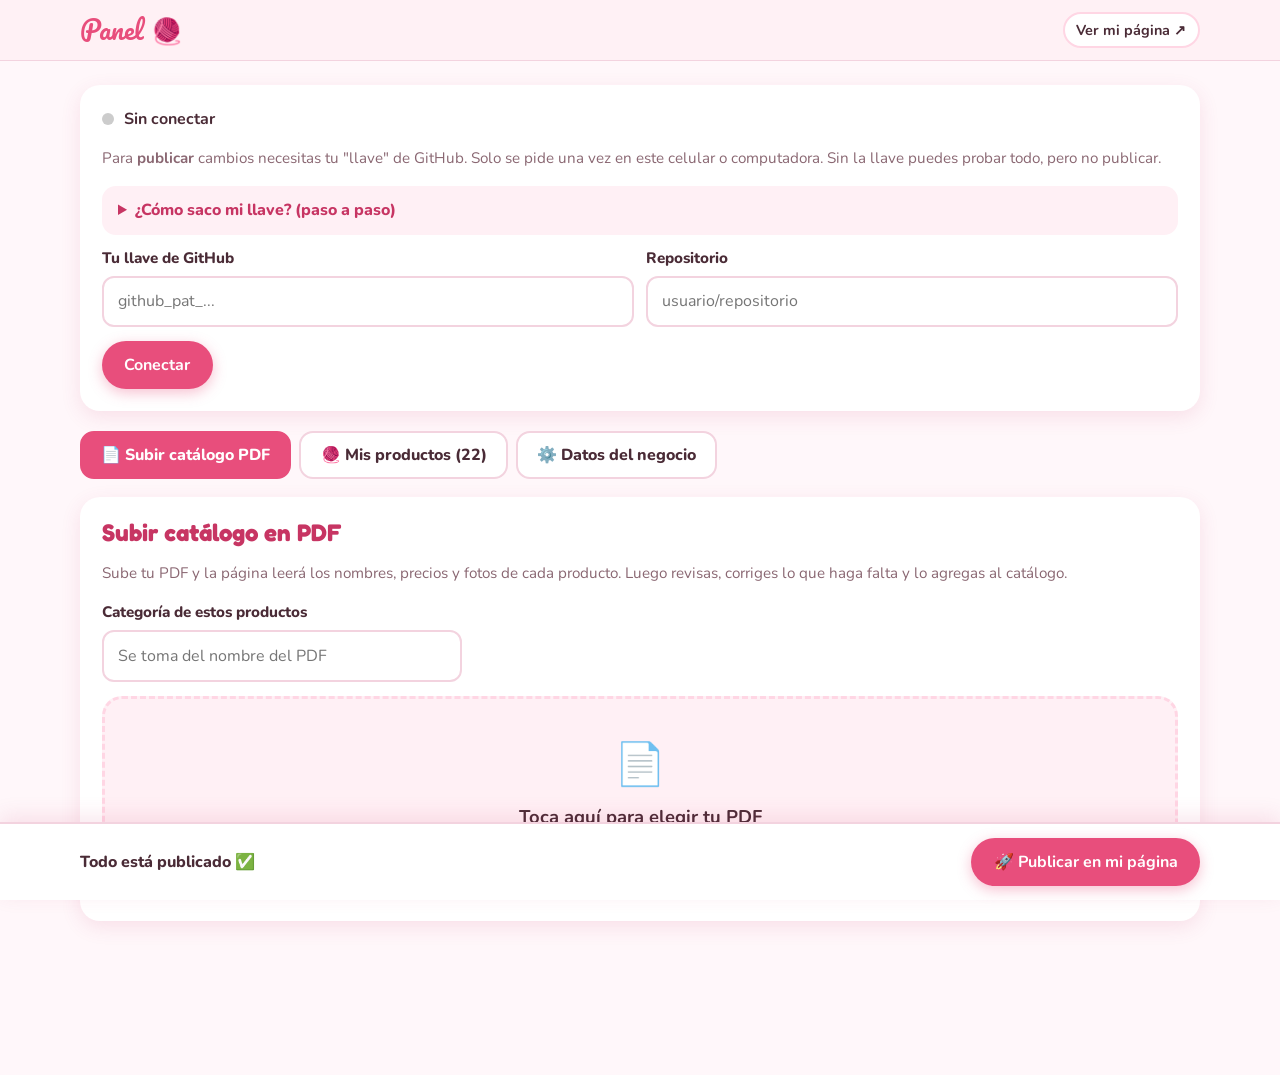
==== admin.html @ cd026a22 "Crear la página de Lizzy Store con catálogo y panel de administración Co-Authored-By: Claude Opus 5." ====
<!doctype html>
<html lang="es">
<head>
  <meta charset="utf-8">
  <meta name="viewport" content="width=device-width, initial-scale=1">
  <meta name="robots" content="noindex, nofollow">
  <title>Panel de administración</title>
  <link rel="icon" href="data:image/svg+xml,<svg xmlns='http://www.w3.org/2000/svg' viewBox='0 0 100 100'><text y='.9em' font-size='90'>🧶</text></svg>">
  <link rel="preconnect" href="https://fonts.googleapis.com">
  <link rel="preconnect" href="https://fonts.gstatic.com" crossorigin>
  <link href="https://fonts.googleapis.com/css2?family=Fredoka:wght@500;600&family=Nunito:wght@400;700;800&family=Pacifico&display=swap" rel="stylesheet">
  <link rel="stylesheet" href="css/styles.css">
  <link rel="stylesheet" href="css/admin.css">
</head>
<body class="admin">
  <header class="cabecera">
    <div class="contenedor">
      <span class="logo">Panel 🧶</span>
      <nav class="menu"><a href="./" target="_blank" class="btn btn-borde btn-chico">Ver mi página ↗</a></nav>
    </div>
  </header>

  <main class="contenedor">
    <!-- Conexión con GitHub -->
    <section class="caja" id="cajaConexion">
      <div class="estado-conexion">
        <span class="punto" id="puntoConexion"></span>
        <strong id="textoConexion">Sin conectar</strong>
        <span style="flex:1"></span>
        <button class="btn btn-borde btn-chico oculto" id="btnDesconectar">Cerrar sesión</button>
      </div>
      <div id="formConexion">
        <p class="ayuda">Para <b>publicar</b> cambios necesitas tu "llave" de GitHub. Solo se pide una vez en este celular o computadora. Sin la llave puedes probar todo, pero no publicar.</p>
        <details class="pasos-token">
          <summary>¿Cómo saco mi llave? (paso a paso)</summary>
          <ol>
            <li>Abre <a href="https://github.com/settings/personal-access-tokens/new" target="_blank" rel="noopener">este enlace</a> (con tu cuenta de GitHub abierta).</li>
            <li>En <b>Token name</b> escribe: <code>Panel tienda</code></li>
            <li>En <b>Expiration</b> elige la fecha más lejana que te deje (o "No expiration").</li>
            <li>En <b>Repository access</b> marca <b>Only select repositories</b> y elige <code id="nombreRepoAyuda">tu repositorio</code>.</li>
            <li>En <b>Permissions</b> → <b>Repository permissions</b> → busca <b>Contents</b> y cámbialo a <b>Read and write</b>.</li>
            <li>Baja y toca <b>Generate token</b>. Copia el código largo que empieza con <code>github_pat_</code> y pégalo aquí abajo.</li>
          </ol>
          <p class="ayuda">🔒 No compartas esa llave con nadie. Se guarda solo en este dispositivo.</p>
        </details>
        <div class="fila">
          <div class="campo">
            <label for="inToken">Tu llave de GitHub</label>
            <input id="inToken" type="password" placeholder="github_pat_..." autocomplete="off">
          </div>
          <div class="campo">
            <label for="inRepo">Repositorio</label>
            <input id="inRepo" placeholder="usuario/repositorio">
          </div>
        </div>
        <button class="btn btn-rosa" id="btnConectar">Conectar</button>
      </div>
    </section>

    <div class="pestanas" role="tablist">
      <button class="pestana activa" data-pestana="pdf">📄 Subir catálogo PDF</button>
      <button class="pestana" data-pestana="productos">🧶 Mis productos <span id="numProductos"></span></button>
      <button class="pestana" data-pestana="ajustes">⚙️ Datos del negocio</button>
    </div>

    <!-- Pestaña PDF -->
    <section class="caja" data-panel="pdf">
      <h2>Subir catálogo en PDF</h2>
      <p class="ayuda">Sube tu PDF y la página leerá los nombres, precios y fotos de cada producto. Luego revisas, corriges lo que haga falta y lo agregas al catálogo.</p>
      <div class="campo" style="max-width:360px">
        <label for="inCategoriaPdf">Categoría de estos productos</label>
        <input id="inCategoriaPdf" list="listaCategorias" placeholder="Se toma del nombre del PDF">
      </div>
      <label class="zona-pdf" id="zonaPdf">
        <input type="file" id="inPdf" accept="application/pdf" hidden>
        <div class="icono">📄</div>
        <strong>Toca aquí para elegir tu PDF</strong>
        <span class="ayuda">o arrástralo a este cuadro</span>
      </label>
      <div class="progreso oculto" id="progreso">
        <p id="textoProgreso" style="font-weight:800;margin:0 0 6px">Preparando…</p>
        <div class="barra"><div id="barraProgreso"></div></div>
      </div>
    </section>

    <section class="caja oculto" data-panel="pdf" id="cajaBorradores">
      <h2>Revisa antes de agregar</h2>
      <p class="ayuda">Marca los productos que quieres agregar. Puedes cambiar el nombre, el precio y el recorte de la foto. Si dejas el precio vacío saldrá "Precio a consultar".</p>
      <div class="lista-edicion" id="listaBorradores"></div>
      <div class="acciones">
        <button class="btn btn-rosa" id="btnAgregarBorradores">Agregar al catálogo</button>
        <button class="btn btn-borde" id="btnDescartarBorradores">Descartar</button>
      </div>
    </section>

    <!-- Pestaña productos -->
    <section class="caja oculto" data-panel="productos">
      <h2>Mis productos</h2>
      <p class="ayuda">Aquí cambias nombres, precios y fotos. Desmarca "Visible" para esconder un producto sin borrarlo. Al terminar toca <b>Publicar</b> abajo.</p>
      <div class="acciones" style="margin:0 0 16px">
        <button class="btn btn-borde btn-chico" id="btnNuevoProducto">+ Agregar producto a mano</button>
      </div>
      <div class="lista-edicion" id="listaProductos"></div>
    </section>

    <!-- Pestaña ajustes -->
    <section class="caja oculto" data-panel="ajustes">
      <h2>Datos del negocio</h2>
      <div class="fila">
        <div class="campo"><label for="cfNombre">Nombre del negocio</label><input id="cfNombre" data-cf="nombre"></div>
        <div class="campo"><label for="cfEslogan">Frase corta</label><input id="cfEslogan" data-cf="eslogan"></div>
      </div>
      <div class="campo"><label for="cfDescripcion">Descripción (sale en la portada)</label><textarea id="cfDescripcion" rows="3" data-cf="descripcion"></textarea></div>
      <div class="fila">
        <div class="campo"><label for="cfWhatsapp">WhatsApp (con código de país, solo números)</label><input id="cfWhatsapp" data-cf="whatsapp" inputmode="numeric" placeholder="50360070579"></div>
        <div class="campo"><label for="cfInstagram">Usuario de Instagram (sin @)</label><input id="cfInstagram" data-cf="instagram"></div>
      </div>
      <div class="campo"><label for="cfPedidos">Texto de pedidos personalizados</label><textarea id="cfPedidos" rows="3" data-cf="textoPedidos"></textarea></div>
      <div class="campo"><label for="cfCategorias">Orden de las categorías (separadas por coma)</label><input id="cfCategorias" data-cf="categorias"></div>
    </section>
  </main>

  <datalist id="listaCategorias"></datalist>

  <div class="barra-publicar">
    <div class="contenedor">
      <span class="texto" id="textoCambios">Todo está publicado ✅</span>
      <button class="btn btn-rosa" id="btnPublicar" disabled>🚀 Publicar en mi página</button>
    </div>
  </div>

  <!-- Ventana para recortar foto -->
  <div class="modal oculto" id="modalRecorte">
    <div class="modal-caja">
      <h3>✂️ Elige la foto</h3>
      <p class="ayuda" style="margin:0">Arrastra con el dedo o el mouse sobre la foto del producto.</p>
      <div class="area-recorte"><canvas id="lienzoRecorte"></canvas></div>
      <div class="botones">
        <button class="btn btn-borde btn-chico" id="recorteCancelar">Cancelar</button>
        <button class="btn btn-borde btn-chico" id="recorteTodo">Usar toda la página</button>
        <button class="btn btn-rosa btn-chico" id="recorteOk">Usar este recorte</button>
      </div>
    </div>
  </div>

  <script src="vendor/tesseract/tesseract.min.js"></script>
  <script type="module" src="js/admin.js"></script>
</body>
</html>
---- css/styles.css ----
/* ===== Colores del negocio (cámbialos aquí si quieres otro tono) ===== */
:root {
  --rosa: #e84e7c;
  --rosa-oscuro: #c73563;
  --rosa-suave: #ffd6e4;
  --rosa-claro: #fff0f5;
  --crema: #fdf7f1;
  --verde: #5f8a4a;
  --naranja: #ec7a2e;
  --texto: #4a2b36;
  --texto-suave: #8a6772;
  --blanco: #ffffff;
  --borde: #f3d3df;
  --sombra: 0 6px 20px rgba(200, 60, 110, 0.12);
  --radio: 18px;
  --whatsapp: #25d366;
}

* { box-sizing: border-box; }
html { scroll-behavior: smooth; }
body {
  margin: 0;
  font-family: "Nunito", system-ui, -apple-system, "Segoe UI", sans-serif;
  color: var(--texto);
  background: var(--crema);
  line-height: 1.55;
  -webkit-font-smoothing: antialiased;
}
img { max-width: 100%; display: block; }
a { color: var(--rosa-oscuro); }
h1, h2, h3 { font-family: "Fredoka", "Nunito", sans-serif; line-height: 1.15; margin: 0 0 .4em; }
.contenedor { width: min(1120px, 100% - 32px); margin-inline: auto; }
.oculto { display: none !important; }

/* ===== Botones ===== */
.btn {
  display: inline-flex; align-items: center; justify-content: center; gap: .5em;
  border: 0; border-radius: 999px; cursor: pointer;
  font: 700 1rem "Nunito", sans-serif; padding: .8em 1.4em; text-decoration: none;
  transition: transform .15s, box-shadow .15s, background .15s;
}
.btn:hover { transform: translateY(-1px); }
.btn:active { transform: translateY(0); }
.btn-rosa { background: var(--rosa); color: #fff; box-shadow: 0 4px 14px rgba(232, 78, 124, .35); }
.btn-rosa:hover { background: var(--rosa-oscuro); }
.btn-wa { background: var(--whatsapp); color: #fff; box-shadow: 0 4px 14px rgba(37, 211, 102, .3); }
.btn-wa:hover { background: #1ebe5a; }
.btn-borde { background: #fff; color: var(--rosa-oscuro); border: 2px solid var(--rosa-suave); }
.btn-borde:hover { border-color: var(--rosa); }
.btn-chico { padding: .5em 1em; font-size: .9rem; }
.btn svg { width: 1.2em; height: 1.2em; flex: none; }

/* ===== Encabezado ===== */
.cabecera {
  position: sticky; top: 0; z-index: 20;
  background: rgba(255, 240, 245, .92); backdrop-filter: blur(8px);
  border-bottom: 1px solid var(--borde);
}
.cabecera .contenedor { display: flex; align-items: center; justify-content: space-between; gap: 12px; height: 64px; }
.logo { font-family: "Pacifico", cursive; font-size: 1.6rem; color: var(--rosa); text-decoration: none; white-space: nowrap; }
.menu { display: flex; gap: 6px; align-items: center; }
.menu a { text-decoration: none; color: var(--texto); font-weight: 700; padding: .45em .8em; border-radius: 999px; }
.menu a:hover { background: var(--rosa-suave); }
.btn-bolsa { position: relative; background: #fff; border: 2px solid var(--rosa-suave); color: var(--rosa-oscuro); }
.contador {
  position: absolute; top: -6px; right: -6px; min-width: 22px; height: 22px; padding: 0 6px;
  border-radius: 999px; background: var(--rosa); color: #fff; font-size: .75rem; display: grid; place-items: center;
}
@media (max-width: 720px) {
  .menu a.enlace-menu { display: none; }
  .logo { font-size: 1.35rem; }
}

/* ===== Portada ===== */
.portada {
  background:
    radial-gradient(circle at 10% 20%, rgba(255,255,255,.7) 0 60px, transparent 61px),
    radial-gradient(circle at 90% 80%, rgba(255,255,255,.5) 0 90px, transparent 91px),
    linear-gradient(160deg, #ffd6e4 0%, #ffc2d6 100%);
  padding: 56px 0 64px;
  overflow: hidden;
}
.portada .contenedor { display: grid; grid-template-columns: 1.1fr .9fr; gap: 32px; align-items: center; }
.portada h1 { font-family: "Pacifico", cursive; font-weight: 400; font-size: clamp(2.4rem, 6vw, 4rem); color: var(--rosa); margin-bottom: .15em; }
.portada .eslogan { font-family: "Fredoka", sans-serif; font-size: clamp(1.2rem, 2.6vw, 1.6rem); margin: 0 0 .6em; }
.portada p { font-size: 1.08rem; max-width: 36em; }
.acciones { display: flex; flex-wrap: wrap; gap: 12px; margin-top: 20px; }
.collage { position: relative; height: 340px; }
.collage img {
  position: absolute; width: 58%; aspect-ratio: 4/5; object-fit: cover;
  border: 10px solid #fff; border-radius: 8px; box-shadow: var(--sombra);
}
.collage img:nth-child(1) { left: 0; top: 10px; transform: rotate(-6deg); }
.collage img:nth-child(2) { right: 0; top: 0; transform: rotate(5deg); }
.collage img:nth-child(3) { left: 22%; bottom: -10px; width: 50%; transform: rotate(-1deg); }
@media (max-width: 820px) {
  .portada .contenedor { grid-template-columns: 1fr; }
  .collage { height: 280px; max-width: 420px; width: 100%; margin: 0 auto; }
}

/* ===== Secciones ===== */
.seccion { padding: 56px 0; }
.titulo-seccion { text-align: center; margin-bottom: 28px; }
.titulo-seccion h2 { font-size: clamp(1.8rem, 4vw, 2.4rem); color: var(--rosa-oscuro); }
.titulo-seccion p { color: var(--texto-suave); margin: 0; }

/* Filtros */
.filtros { display: flex; flex-wrap: wrap; gap: 10px; justify-content: center; margin-bottom: 14px; }
.chip {
  border: 2px solid var(--borde); background: #fff; color: var(--texto);
  font: 700 .95rem "Nunito", sans-serif; padding: .5em 1.1em; border-radius: 999px; cursor: pointer;
}
.chip.activo { background: var(--rosa); border-color: var(--rosa); color: #fff; }
.buscador { display: flex; justify-content: center; margin-bottom: 28px; }
.buscador input {
  width: min(420px, 100%); padding: .75em 1.1em; border-radius: 999px;
  border: 2px solid var(--borde); font: inherit; background: #fff; outline: none;
}
.buscador input:focus { border-color: var(--rosa); }

/* Tarjetas de producto */
.grilla { display: grid; grid-template-columns: repeat(auto-fill, minmax(230px, 1fr)); gap: 22px; }
.tarjeta {
  background: #fff; border-radius: var(--radio); overflow: hidden; box-shadow: var(--sombra);
  display: flex; flex-direction: column; transition: transform .2s;
}
.tarjeta:hover { transform: translateY(-3px); }
.tarjeta .foto { aspect-ratio: 4/5; background: var(--rosa-claro); cursor: zoom-in; position: relative; }
.tarjeta .foto img { width: 100%; height: 100%; object-fit: cover; }
.etiqueta-cat {
  position: absolute; left: 10px; top: 10px; background: rgba(255,255,255,.92); color: var(--rosa-oscuro);
  font-size: .75rem; font-weight: 800; padding: .25em .7em; border-radius: 999px;
}
.tarjeta .info { padding: 14px 16px 16px; display: flex; flex-direction: column; gap: 6px; flex: 1; }
.tarjeta h3 { font-size: 1.12rem; margin: 0; }
.tarjeta .nota { color: var(--texto-suave); font-size: .88rem; margin: 0; }
.precio { font-family: "Fredoka", sans-serif; font-size: 1.35rem; font-weight: 600; color: var(--rosa); }
.precio.consultar { font-size: 1rem; color: var(--texto-suave); font-family: "Nunito", sans-serif; font-weight: 700; }
.tarjeta .botones { display: flex; gap: 8px; margin-top: auto; padding-top: 8px; }
.tarjeta .botones .btn { flex: 1; padding: .65em .6em; font-size: .9rem; }
@media (max-width: 560px) {
  .grilla { grid-template-columns: repeat(2, minmax(0, 1fr)); gap: 12px; }
  .tarjeta .info { padding: 10px 10px 12px; }
  .tarjeta h3 { font-size: .98rem; }
  .tarjeta .nota { font-size: .8rem; }
  .tarjeta .botones { flex-direction: column; gap: 6px; }
  .etiqueta-cat { display: none; }
}
.vacio { text-align: center; color: var(--texto-suave); padding: 30px; grid-column: 1 / -1; }

/* Pedidos personalizados */
.personalizado { background: linear-gradient(160deg, #fff0f5, #ffe3ec); }
.caja-form {
  background: #fff; border-radius: 24px; box-shadow: var(--sombra); padding: 28px;
  display: grid; grid-template-columns: .9fr 1.1fr; gap: 28px; align-items: start;
}
.caja-form ul { padding-left: 1.2em; margin: .6em 0 0; }
.caja-form li { margin-bottom: .4em; }
@media (max-width: 820px) { .caja-form { grid-template-columns: 1fr; padding: 20px; } }
.campo { display: flex; flex-direction: column; gap: 6px; margin-bottom: 14px; }
.campo label { font-weight: 800; font-size: .95rem; }
.campo input, .campo textarea, .campo select {
  font: inherit; padding: .7em .9em; border-radius: 12px; border: 2px solid var(--borde);
  background: #fff; color: var(--texto); outline: none; width: 100%;
}
.campo input:focus, .campo textarea:focus, .campo select:focus { border-color: var(--rosa); }
.fila { display: grid; grid-template-columns: 1fr 1fr; gap: 12px; }
@media (max-width: 520px) { .fila { grid-template-columns: 1fr; } }

/* Cómo pedir */
.pasos { display: grid; grid-template-columns: repeat(auto-fit, minmax(200px, 1fr)); gap: 18px; }
.paso { background: #fff; border-radius: var(--radio); padding: 22px; box-shadow: var(--sombra); text-align: center; }
.paso .num {
  width: 46px; height: 46px; border-radius: 50%; background: var(--rosa-suave); color: var(--rosa-oscuro);
  display: grid; place-items: center; margin: 0 auto 10px; font: 700 1.3rem "Fredoka", sans-serif;
}
.paso p { margin: 0; color: var(--texto-suave); }

/* Pie */
.pie { background: var(--texto); color: #fbe7ee; padding: 36px 0 90px; text-align: center; }
.pie .logo { color: #ffb3cb; }
.pie a { color: #ffd6e4; }
.redes { display: flex; justify-content: center; gap: 12px; margin: 14px 0; flex-wrap: wrap; }
.pie small { opacity: .7; }

/* Botón flotante de WhatsApp */
.wa-flotante {
  position: fixed; right: 18px; bottom: 18px; z-index: 30; width: 60px; height: 60px; border-radius: 50%;
  background: var(--whatsapp); color: #fff; display: grid; place-items: center;
  box-shadow: 0 6px 20px rgba(0,0,0,.25);
}
.wa-flotante svg { width: 32px; height: 32px; }

/* Panel de la bolsa (pedido) */
.fondo-oscuro { position: fixed; inset: 0; background: rgba(60, 20, 35, .45); z-index: 40; }
.panel-bolsa {
  position: fixed; top: 0; right: 0; bottom: 0; width: min(420px, 100%); background: #fff; z-index: 41;
  display: flex; flex-direction: column; box-shadow: -10px 0 30px rgba(0,0,0,.15);
}
.panel-bolsa header { display: flex; justify-content: space-between; align-items: center; padding: 16px 18px; border-bottom: 1px solid var(--borde); }
.panel-bolsa header h3 { margin: 0; }
.cerrar { background: none; border: 0; font-size: 1.8rem; cursor: pointer; color: var(--texto-suave); line-height: 1; }
.lista-bolsa { flex: 1; overflow: auto; padding: 12px 18px; }
.item-bolsa { display: grid; grid-template-columns: 64px 1fr auto; gap: 12px; align-items: center; padding: 10px 0; border-bottom: 1px dashed var(--borde); }
.item-bolsa img { width: 64px; height: 64px; object-fit: cover; border-radius: 10px; }
.item-bolsa .nombre { font-weight: 800; }
.cantidad { display: flex; align-items: center; gap: 6px; }
.cantidad button { width: 28px; height: 28px; border-radius: 50%; border: 2px solid var(--borde); background: #fff; cursor: pointer; font-weight: 800; color: var(--rosa-oscuro); }
.panel-bolsa footer { padding: 16px 18px; border-top: 1px solid var(--borde); display: flex; flex-direction: column; gap: 10px; }
.total { display: flex; justify-content: space-between; font-weight: 800; font-size: 1.1rem; }

/* Visor de foto */
.visor { position: fixed; inset: 0; z-index: 50; background: rgba(30, 10, 18, .85); display: grid; place-items: center; padding: 16px; }
.visor img { max-height: 90vh; max-width: 100%; border-radius: 12px; }
.visor .cerrar { position: absolute; top: 12px; right: 16px; color: #fff; }

/* Aviso pequeño */
.aviso {
  position: fixed; left: 50%; top: 76px; transform: translateX(-50%); z-index: 60;
  background: var(--texto); color: #fff; padding: .7em 1.2em; border-radius: 999px; font-weight: 700;
  box-shadow: 0 6px 20px rgba(0,0,0,.25); max-width: calc(100% - 32px); text-align: center;
}
---- css/admin.css ----
/* Estilos del panel de administración (usa los colores de styles.css) */
body.admin { background: #fff7fa; padding-bottom: 110px; }
.admin .cabecera .contenedor { height: 60px; }
.admin main { padding: 24px 0; }
.caja { background: #fff; border-radius: 20px; box-shadow: var(--sombra); padding: 22px; margin-bottom: 20px; }
.caja h2 { color: var(--rosa-oscuro); font-size: 1.5rem; }
.ayuda { color: var(--texto-suave); font-size: .95rem; }
details.pasos-token { background: var(--rosa-claro); border-radius: 14px; padding: 12px 16px; margin: 12px 0; }
details.pasos-token summary { cursor: pointer; font-weight: 800; color: var(--rosa-oscuro); }
details.pasos-token ol { margin: 10px 0 0; padding-left: 1.3em; }
details.pasos-token li { margin-bottom: 6px; }
code { background: var(--rosa-claro); padding: .1em .4em; border-radius: 6px; font-size: .92em; word-break: break-all; }
.estado-conexion { display: flex; align-items: center; gap: 10px; flex-wrap: wrap; }
.punto { width: 12px; height: 12px; border-radius: 50%; background: #ccc; }
.punto.ok { background: var(--whatsapp); }

/* Pestañas */
.pestanas { display: flex; gap: 8px; flex-wrap: wrap; margin-bottom: 18px; }
.pestana {
  border: 2px solid var(--borde); background: #fff; color: var(--texto); cursor: pointer;
  font: 800 1rem "Nunito", sans-serif; padding: .7em 1.2em; border-radius: 14px;
}
.pestana.activa { background: var(--rosa); color: #fff; border-color: var(--rosa); }

/* Zona para soltar PDF */
.zona-pdf {
  display: block; border: 3px dashed var(--rosa-suave); border-radius: 20px; padding: 34px 18px; text-align: center;
  background: var(--rosa-claro); cursor: pointer; transition: background .15s, border-color .15s;
}
.zona-pdf:hover, .zona-pdf.encima { background: #ffe3ec; border-color: var(--rosa); }
.zona-pdf .icono { font-size: 2.6rem; }
.zona-pdf strong { display: block; font-size: 1.15rem; margin: 6px 0; }
.progreso { margin-top: 14px; }
.barra { height: 10px; background: var(--rosa-claro); border-radius: 99px; overflow: hidden; }
.barra div { height: 100%; width: 0; background: var(--rosa); transition: width .3s; }

/* Tarjetas de edición */
.lista-edicion { display: grid; gap: 14px; }
.editable {
  display: grid; grid-template-columns: 130px 1fr; gap: 16px; background: #fff; border-radius: 16px;
  border: 2px solid var(--borde); padding: 14px; position: relative;
}
.editable.apagado { opacity: .55; }
.editable.nuevo { border-color: var(--rosa); box-shadow: 0 0 0 4px var(--rosa-suave); }
.editable .miniatura {
  width: 130px; aspect-ratio: 4/5; border-radius: 12px; overflow: hidden; background: var(--rosa-claro);
  display: grid; place-items: center; color: var(--texto-suave); font-size: .85rem; text-align: center;
}
.editable .miniatura img, .editable .miniatura canvas { width: 100%; height: 100%; object-fit: cover; }
.editable .lado-foto { display: flex; flex-direction: column; gap: 6px; }
.editable .lado-foto .btn { width: 100%; }
.editable .campos { display: grid; grid-template-columns: 2fr 1fr; gap: 0 12px; }
.editable .campos .ancho { grid-column: 1 / -1; }
.editable .campo { margin-bottom: 10px; }
.editable .campo label { font-size: .85rem; }
.editable .campo input, .editable .campo textarea, .editable .campo select { padding: .55em .75em; }
.editable .herramientas { grid-column: 1 / -1; display: flex; gap: 8px; flex-wrap: wrap; align-items: center; border-top: 1px dashed var(--borde); padding-top: 10px; }
.editable .herramientas .espacio { flex: 1; }
.interruptor { display: inline-flex; align-items: center; gap: 8px; font-weight: 800; cursor: pointer; user-select: none; }
.interruptor input { width: 20px; height: 20px; accent-color: var(--rosa); }
.pista { font-size: .8rem; color: var(--naranja); font-weight: 700; }
.pagina-pdf { font-size: .8rem; color: var(--texto-suave); font-weight: 700; }
@media (max-width: 640px) {
  .editable { grid-template-columns: 1fr; }
  .editable .lado-foto { flex-direction: row; align-items: center; }
  .editable .miniatura { width: 96px; flex: none; }
  .editable .campos { grid-template-columns: 1fr; }
}

/* Barra de publicar */
.barra-publicar {
  position: fixed; left: 0; right: 0; bottom: 0; z-index: 30; background: #fff; border-top: 2px solid var(--borde);
  box-shadow: 0 -6px 20px rgba(200, 60, 110, .12);
}
.barra-publicar .contenedor { display: flex; align-items: center; justify-content: space-between; gap: 12px; padding: 14px 0; flex-wrap: wrap; }
.barra-publicar .texto { font-weight: 800; }

/* Ventana de recorte */
.modal { position: fixed; inset: 0; z-index: 50; background: rgba(40, 15, 25, .7); display: grid; place-items: center; padding: 12px; }
.modal-caja { background: #fff; border-radius: 20px; padding: 16px; width: min(760px, 100%); max-height: 96vh; display: flex; flex-direction: column; gap: 10px; }
.modal-caja h3 { margin: 0; }
.area-recorte { position: relative; overflow: auto; flex: 1; display: grid; place-items: center; background: #f6eef1; border-radius: 12px; touch-action: none; }
.area-recorte canvas { max-width: 100%; max-height: 66vh; cursor: crosshair; touch-action: none; }
.modal-caja .botones { display: flex; gap: 8px; flex-wrap: wrap; justify-content: flex-end; }
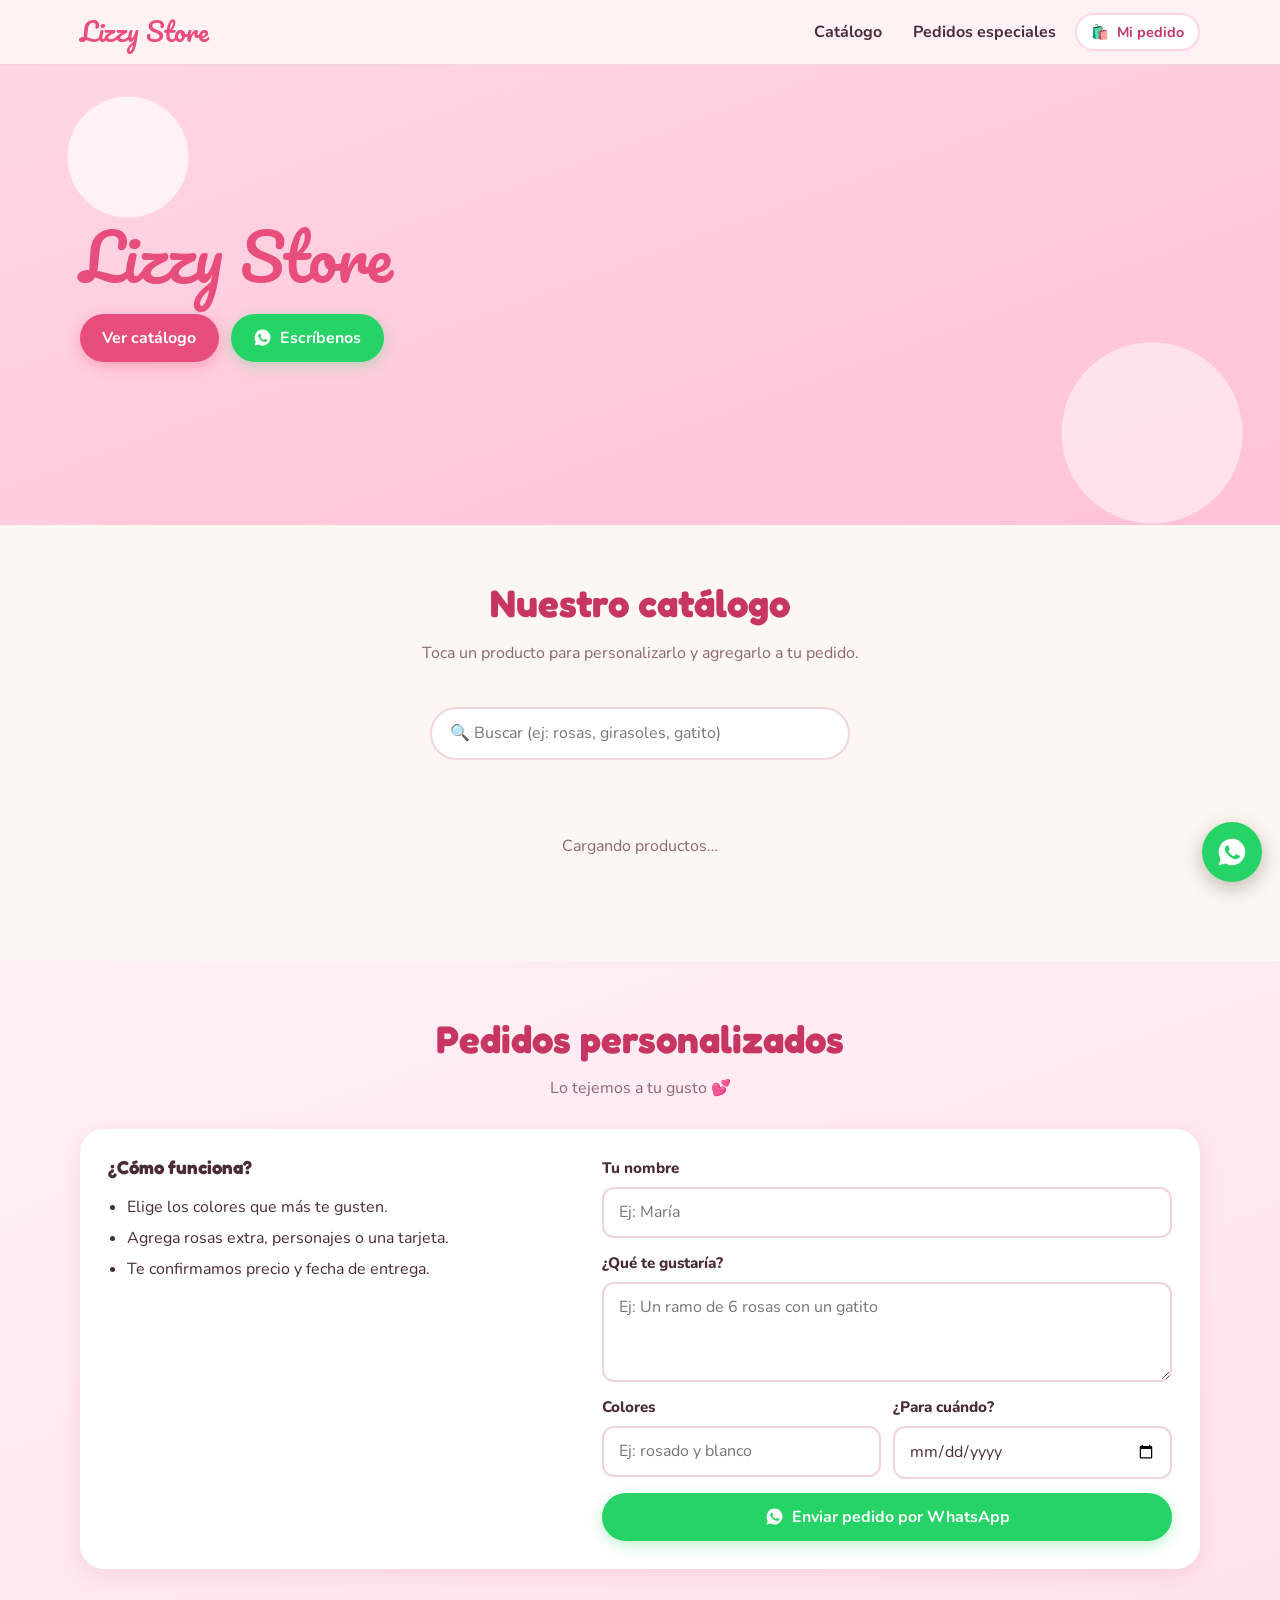
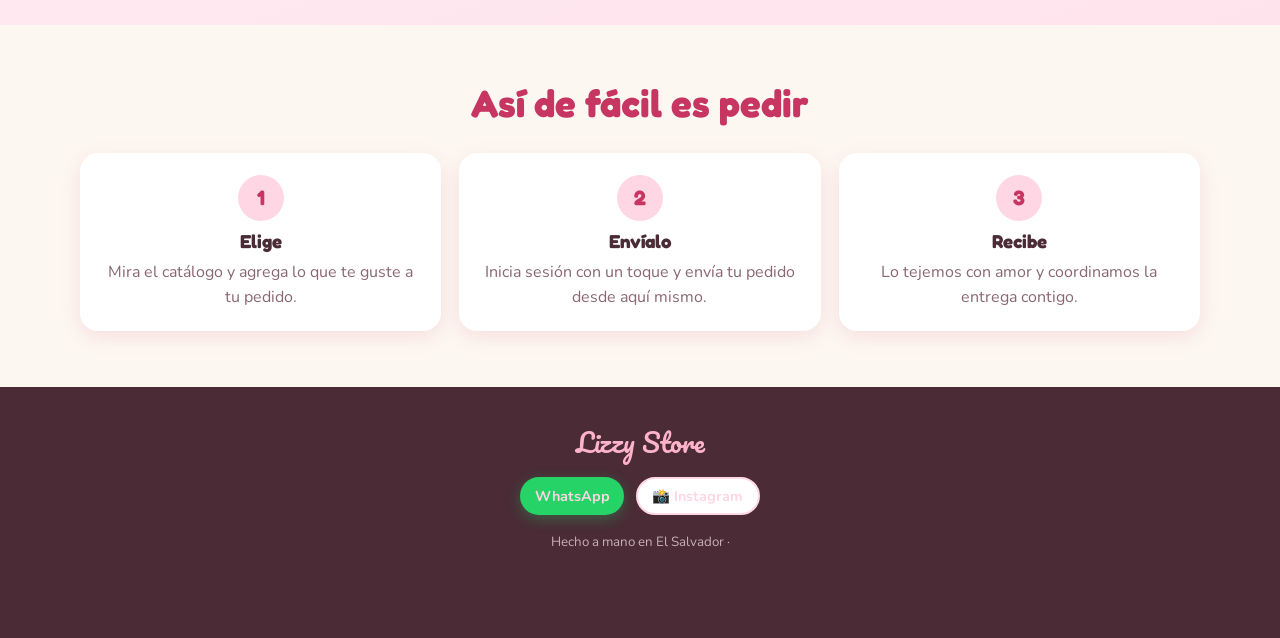
==== commit 444e1975: "Pedidos dentro de la página, inicio de sesión, personalización y panel en el mismo link Co-Authored-" ====
--- a/admin.html
+++ b/admin.html
@@ -2,148 +2,11 @@
 <html lang="es">
 <head>
   <meta charset="utf-8">
-  <meta name="viewport" content="width=device-width, initial-scale=1">
-  <meta name="robots" content="noindex, nofollow">
-  <title>Panel de administración</title>
-  <link rel="icon" href="data:image/svg+xml,<svg xmlns='http://www.w3.org/2000/svg' viewBox='0 0 100 100'><text y='.9em' font-size='90'>🧶</text></svg>">
-  <link rel="preconnect" href="https://fonts.googleapis.com">
-  <link rel="preconnect" href="https://fonts.gstatic.com" crossorigin>
-  <link href="https://fonts.googleapis.com/css2?family=Fredoka:wght@500;600&family=Nunito:wght@400;700;800&family=Pacifico&display=swap" rel="stylesheet">
-  <link rel="stylesheet" href="css/styles.css">
-  <link rel="stylesheet" href="css/admin.css">
+  <meta name="robots" content="noindex">
+  <meta http-equiv="refresh" content="0; url=./#panel">
+  <title>Panel</title>
 </head>
-<body class="admin">
-  <header class="cabecera">
-    <div class="contenedor">
-      <span class="logo">Panel 🧶</span>
-      <nav class="menu"><a href="./" target="_blank" class="btn btn-borde btn-chico">Ver mi página ↗</a></nav>
-    </div>
-  </header>
-
-  <main class="contenedor">
-    <!-- Conexión con GitHub -->
-    <section class="caja" id="cajaConexion">
-      <div class="estado-conexion">
-        <span class="punto" id="puntoConexion"></span>
-        <strong id="textoConexion">Sin conectar</strong>
-        <span style="flex:1"></span>
-        <button class="btn btn-borde btn-chico oculto" id="btnDesconectar">Cerrar sesión</button>
-      </div>
-      <div id="formConexion">
-        <p class="ayuda">Para <b>publicar</b> cambios necesitas tu "llave" de GitHub. Solo se pide una vez en este celular o computadora. Sin la llave puedes probar todo, pero no publicar.</p>
-        <details class="pasos-token">
-          <summary>¿Cómo saco mi llave? (paso a paso)</summary>
-          <ol>
-            <li>Abre <a href="https://github.com/settings/personal-access-tokens/new" target="_blank" rel="noopener">este enlace</a> (con tu cuenta de GitHub abierta).</li>
-            <li>En <b>Token name</b> escribe: <code>Panel tienda</code></li>
-            <li>En <b>Expiration</b> elige la fecha más lejana que te deje (o "No expiration").</li>
-            <li>En <b>Repository access</b> marca <b>Only select repositories</b> y elige <code id="nombreRepoAyuda">tu repositorio</code>.</li>
-            <li>En <b>Permissions</b> → <b>Repository permissions</b> → busca <b>Contents</b> y cámbialo a <b>Read and write</b>.</li>
-            <li>Baja y toca <b>Generate token</b>. Copia el código largo que empieza con <code>github_pat_</code> y pégalo aquí abajo.</li>
-          </ol>
-          <p class="ayuda">🔒 No compartas esa llave con nadie. Se guarda solo en este dispositivo.</p>
-        </details>
-        <div class="fila">
-          <div class="campo">
-            <label for="inToken">Tu llave de GitHub</label>
-            <input id="inToken" type="password" placeholder="github_pat_..." autocomplete="off">
-          </div>
-          <div class="campo">
-            <label for="inRepo">Repositorio</label>
-            <input id="inRepo" placeholder="usuario/repositorio">
-          </div>
-        </div>
-        <button class="btn btn-rosa" id="btnConectar">Conectar</button>
-      </div>
-    </section>
-
-    <div class="pestanas" role="tablist">
-      <button class="pestana activa" data-pestana="pdf">📄 Subir catálogo PDF</button>
-      <button class="pestana" data-pestana="productos">🧶 Mis productos <span id="numProductos"></span></button>
-      <button class="pestana" data-pestana="ajustes">⚙️ Datos del negocio</button>
-    </div>
-
-    <!-- Pestaña PDF -->
-    <section class="caja" data-panel="pdf">
-      <h2>Subir catálogo en PDF</h2>
-      <p class="ayuda">Sube tu PDF y la página leerá los nombres, precios y fotos de cada producto. Luego revisas, corriges lo que haga falta y lo agregas al catálogo.</p>
-      <div class="campo" style="max-width:360px">
-        <label for="inCategoriaPdf">Categoría de estos productos</label>
-        <input id="inCategoriaPdf" list="listaCategorias" placeholder="Se toma del nombre del PDF">
-      </div>
-      <label class="zona-pdf" id="zonaPdf">
-        <input type="file" id="inPdf" accept="application/pdf" hidden>
-        <div class="icono">📄</div>
-        <strong>Toca aquí para elegir tu PDF</strong>
-        <span class="ayuda">o arrástralo a este cuadro</span>
-      </label>
-      <div class="progreso oculto" id="progreso">
-        <p id="textoProgreso" style="font-weight:800;margin:0 0 6px">Preparando…</p>
-        <div class="barra"><div id="barraProgreso"></div></div>
-      </div>
-    </section>
-
-    <section class="caja oculto" data-panel="pdf" id="cajaBorradores">
-      <h2>Revisa antes de agregar</h2>
-      <p class="ayuda">Marca los productos que quieres agregar. Puedes cambiar el nombre, el precio y el recorte de la foto. Si dejas el precio vacío saldrá "Precio a consultar".</p>
-      <div class="lista-edicion" id="listaBorradores"></div>
-      <div class="acciones">
-        <button class="btn btn-rosa" id="btnAgregarBorradores">Agregar al catálogo</button>
-        <button class="btn btn-borde" id="btnDescartarBorradores">Descartar</button>
-      </div>
-    </section>
-
-    <!-- Pestaña productos -->
-    <section class="caja oculto" data-panel="productos">
-      <h2>Mis productos</h2>
-      <p class="ayuda">Aquí cambias nombres, precios y fotos. Desmarca "Visible" para esconder un producto sin borrarlo. Al terminar toca <b>Publicar</b> abajo.</p>
-      <div class="acciones" style="margin:0 0 16px">
-        <button class="btn btn-borde btn-chico" id="btnNuevoProducto">+ Agregar producto a mano</button>
-      </div>
-      <div class="lista-edicion" id="listaProductos"></div>
-    </section>
-
-    <!-- Pestaña ajustes -->
-    <section class="caja oculto" data-panel="ajustes">
-      <h2>Datos del negocio</h2>
-      <div class="fila">
-        <div class="campo"><label for="cfNombre">Nombre del negocio</label><input id="cfNombre" data-cf="nombre"></div>
-        <div class="campo"><label for="cfEslogan">Frase corta</label><input id="cfEslogan" data-cf="eslogan"></div>
-      </div>
-      <div class="campo"><label for="cfDescripcion">Descripción (sale en la portada)</label><textarea id="cfDescripcion" rows="3" data-cf="descripcion"></textarea></div>
-      <div class="fila">
-        <div class="campo"><label for="cfWhatsapp">WhatsApp (con código de país, solo números)</label><input id="cfWhatsapp" data-cf="whatsapp" inputmode="numeric" placeholder="50360070579"></div>
-        <div class="campo"><label for="cfInstagram">Usuario de Instagram (sin @)</label><input id="cfInstagram" data-cf="instagram"></div>
-      </div>
-      <div class="campo"><label for="cfPedidos">Texto de pedidos personalizados</label><textarea id="cfPedidos" rows="3" data-cf="textoPedidos"></textarea></div>
-      <div class="campo"><label for="cfCategorias">Orden de las categorías (separadas por coma)</label><input id="cfCategorias" data-cf="categorias"></div>
-    </section>
-  </main>
-
-  <datalist id="listaCategorias"></datalist>
-
-  <div class="barra-publicar">
-    <div class="contenedor">
-      <span class="texto" id="textoCambios">Todo está publicado ✅</span>
-      <button class="btn btn-rosa" id="btnPublicar" disabled>🚀 Publicar en mi página</button>
-    </div>
-  </div>
-
-  <!-- Ventana para recortar foto -->
-  <div class="modal oculto" id="modalRecorte">
-    <div class="modal-caja">
-      <h3>✂️ Elige la foto</h3>
-      <p class="ayuda" style="margin:0">Arrastra con el dedo o el mouse sobre la foto del producto.</p>
-      <div class="area-recorte"><canvas id="lienzoRecorte"></canvas></div>
-      <div class="botones">
-        <button class="btn btn-borde btn-chico" id="recorteCancelar">Cancelar</button>
-        <button class="btn btn-borde btn-chico" id="recorteTodo">Usar toda la página</button>
-        <button class="btn btn-rosa btn-chico" id="recorteOk">Usar este recorte</button>
-      </div>
-    </div>
-  </div>
-
-  <script src="vendor/tesseract/tesseract.min.js"></script>
-  <script type="module" src="js/admin.js"></script>
+<body>
+  <p>El panel ahora está dentro de la tienda. <a href="./#panel">Ir al panel</a>. Inicia sesión con tu cuenta de administrador.</p>
 </body>
 </html>
